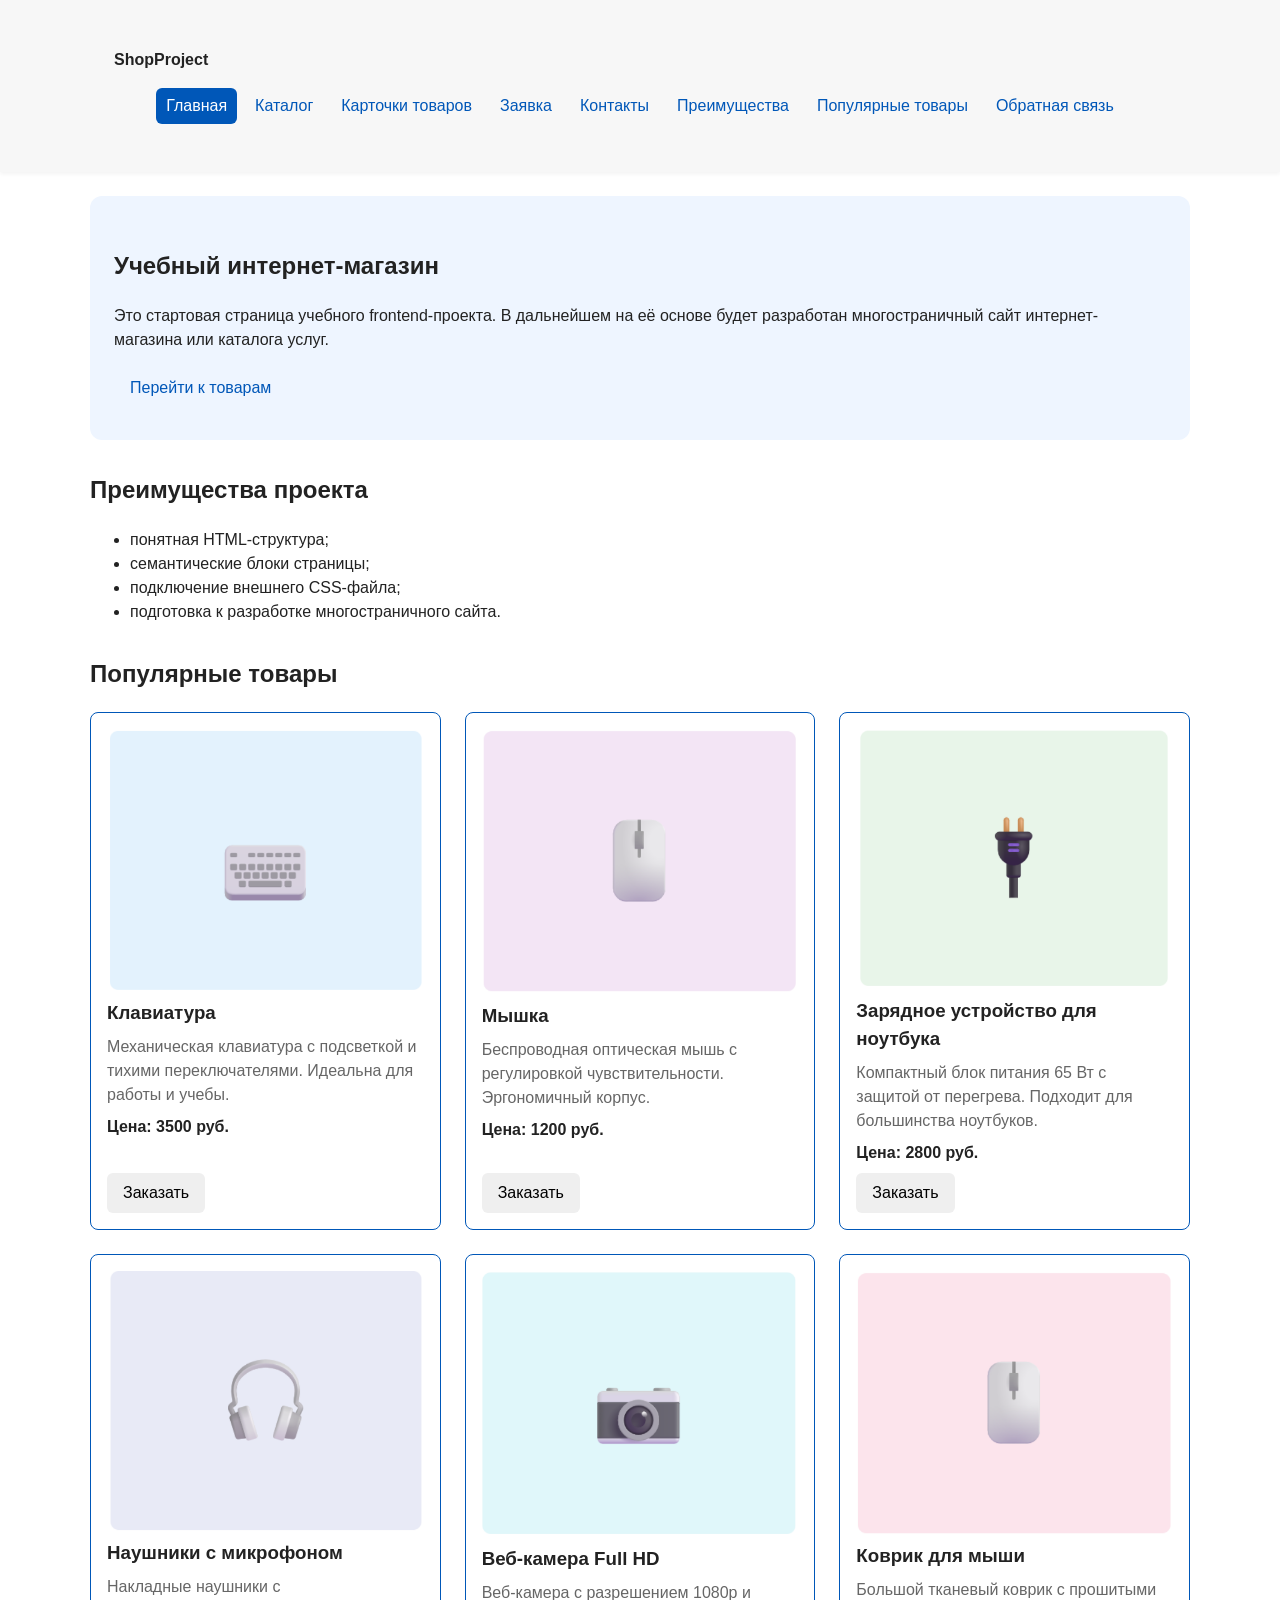
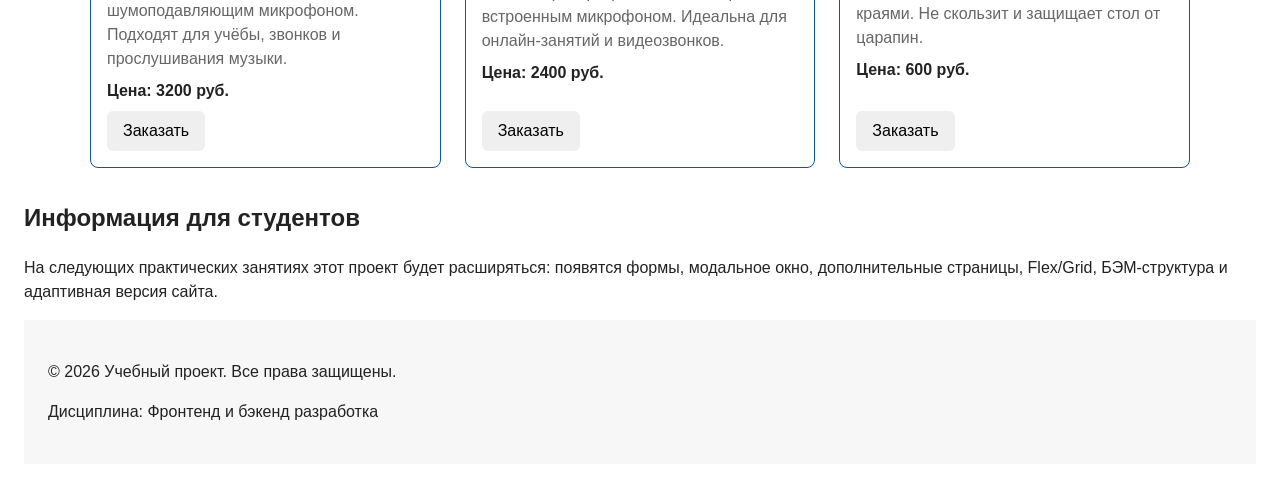
==== index.html @ 87cd7b10 "Создана стуктура проекта" ====
<!DOCTYPE html>
<html lang = "ru">
<head>
    <meta charset = "UTF-8">
    <meta name="viewport" content="width=device-width, initial-scale=1.0">
    <meta property="og:type" content="website">
    <meta property="og:title" content="Учебный интернет-магазин">
    <meta property="og:description" content="Учебный frontend-проект интернет-магазина.">
    <meta property="og:image" content="https://amosovakate.github.io/kr1-html-css-shop/images/preview.png">
    <title>Учебный интернет-магазин</title> 
    <link rel="stylesheet" href="css/style.css">
    <script src="js/main.js" defer></script>
</head>
<body>
    <header class="site-header">
        <div class="site-header__inner">
            <a class="site-header__logo" href="index.html">ShopProject</a>

            <nav class="site-nav" aria-label="Основная навигация">
                <ul class="site-nav__list">
                <li class="site-nav__item">
                    <a class="site-nav__link site-nav__link--active" href="index.html">Главная</a>
                </li>
                <li class="site-nav__item">
                    <a class="site-nav__link" href="catalog.html">Каталог</a>
                </li>
                <li class="site-nav__item">
                    <a class="site-nav__link" href="product.html">Карточки товаров</a>   
                </li>
                <li class="site-nav__item">
                    <a class="site-nav__link" href="order.html">Заявка</a> 
                </li> 
                <li class="site-nav__item">
                    <a class="site-nav__link" href="contacts.html">Контакты</a>
                </li>
                <li class="site-nav__item">
                    <a class="site-nav__link" href="index.html#advantages">Преимущества</a>
                </li>
                <li class="site-nav__item">
                    <a class="site-nav__link" href="index.html#popular">Популярные товары</a>
                </li>
                <li class="site-nav__item">
                    <a class="site-nav__link" href="index.html#contacts">Обратная связь</a>
                </li>
                </ul>
            </nav>
        </div>
    </header>

    <dialog class="order-dialog" id="order-dialog" aria-labelledby="order-dialog-title">
        <h2 class="order-dialog__title" id="order-dialog-title">Оформление заявки</h2>

        <form class="order-form" id="order-form" action="#" method="post" novalidate>
        <input id="selected-product" name="selected-product" type="hidden">

        <div class="order-form__field">
            <label class="order-form__label" for="order-name">Имя</label>
            <input
            class="order-form__input"
            id="order-name"
            name="name"
            type="text"
            placeholder="Введите ваше имя"
            minlength="2"
            autocomplete="given-name"
            required
            >
        </div>

        <div class="order-form__field">
            <label class="order-form__label" for="order-email">E-mail</label>
            <input
            class="order-form__input"
            id="order-email"
            name="email"
            type="email"
            placeholder="example@mail.ru"
            autocomplete="email"
            required
            >
        </div>

        <div class="order-form__field">
            <label class="order-form__label" for="order-phone">Телефон</label>
            <input
            class="order-form__input"
            id="order-phone"
            name="phone"
            type="tel"
            inputmode="tel"
            placeholder="+7 (900) 000-00-00"
            pattern="^\+7 \(\d{3}\) \d{3}-\d{2}-\d{2}$"
            required
            >
            <small class="order-form__hint">Формат: +7 (900) 000-00-00</small>
        </div>

        <div class="order-form__field">
            <label class="order-form__label" for="order-date">Дата связи</label>
            <input
            class="order-form__input"
            id="order-date"
            name="date"
            type="date"
            >
        </div>

        <div class="order-form__field">
            <label class="order-form__label" for="order-topic">Тема заявки</label>
            <select class="order-form__select" id="order-topic" name="topic" required>
            <option value="">Выберите тему</option>
            <option value="product">Заказ товара</option>
            <option value="consultation">Консультация</option>
            <option value="delivery">Доставка</option>
            </select>
        </div>

        <div class="order-form__field">
            <label class="order-form__label" for="order-comment">Комментарий</label>
            <textarea
            class="order-form__textarea"
            id="order-comment"
            name="comment"
            rows="4"
            placeholder="Укажите дополнительную информацию"
            ></textarea>
        </div>

        <div class="order-form__field order-form__field--checkbox">
            <label class="order-form__label">
            <input
                class="order-form__checkbox"
                id="order-agreement"
                name="agreement"
                type="checkbox"
                required
            >
            Я согласен на обработку данных
            </label>
        </div>


        <div class="order-form__actions">
            <button class="button button--primary" type="submit">
            Отправить заявку

        <button class="button button--secondary" type="button" id="close-order-dialog">
        Закрыть
        </button>
        </div>
        </form>
    </dialog>

    <p class="success-message" id="success-message" hidden>
    Форма успешно отправлена!
    </p>


    <main>
        <!-- Основное содержимое страницы -->
        <section class="hero">
            <h1>Учебный интернет-магазин</h1>
            <p>
                Это стартовая страница учебного frontend-проекта.
                В дальнейшем на её основе будет разработан многостраничный сайт
                интернет-магазина или каталога услуг.
            </p>
            <a class="button" href="#popular">Перейти к товарам</a>
        </section>

        <section class="section" id="advantages">
            <h2>Преимущества проекта</h2>

            <ul class="advantages-list">
                <li>понятная HTML-структура;</li>
                <li>семантические блоки страницы;</li>
                <li>подключение внешнего CSS-файла;</li>
                <li>подготовка к разработке многостраничного сайта.</li>
            </ul>

        </section>
    <section class="section" id="popular">
    <h2>Популярные товары</h2>

    <div class="products-grid">
        
        <!-- Товар 1: Клавиатура -->
        <article class="product-card product-card--featured">
        <div class="product-card__image-wrapper" style="background-color: #e3f2fd;">
            <img src="images/pic1.png" alt="Клавиатура" class="product-card__image">
        </div>
        <h3 class="product-card__title">Клавиатура</h3>
        <p class="product-card__description">Механическая клавиатура с подсветкой и тихими переключателями. Идеальна для работы и учебы.</p>
        <p class="product-card__price">Цена: 3500 руб.</p>
        <button class="button product-card__button" type="button" data-product="Клавиатура">
            Заказать
        </button>
        </article>

        <!-- Товар 2: Мышка -->
        <article class="product-card product-card--featured">
        <div class="product-card__image-wrapper" style="background-color: #f3e5f5;">
            <img src="images/pic2.png" alt="Мышка" class="product-card__image">
        </div>
        <h3 class="product-card__title">Мышка</h3>
        <p class="product-card__description">Беспроводная оптическая мышь с регулировкой чувствительности. Эргономичный корпус.</p>
        <p class="product-card__price">Цена: 1200 руб.</p>
        <button class="button product-card__button" type="button" data-product="Мышка">
            Заказать
        </button>
        </article>

        <!-- Товар 3: Зарядное устройство -->
        <article class="product-card product-card--featured">
        <div class="product-card__image-wrapper" style="background-color: #e8f5e9;">
            <img src="images/pic3.png" alt="Зарядное устройство" class="product-card__image">
        </div>
        <h3 class="product-card__title">Зарядное устройство для ноутбука</h3>
        <p class="product-card__description">Компактный блок питания 65 Вт с защитой от перегрева. Подходит для большинства ноутбуков.</p>
        <p class="product-card__price">Цена: 2800 руб.</p>
        <button class="button product-card__button" type="button" data-product="Зарядное устройство">
            Заказать
        </button>
        </article>

        <!-- Товар 4: Наушники -->
        <article class="product-card product-card--featured">
        <div class="product-card__image-wrapper" style="background-color: #e8eaf6;">
            <img src="images/pic4.png" alt="Наушники" class="product-card__image">
        </div>
        <h3 class="product-card__title">Наушники с микрофоном</h3>
        <p class="product-card__description">Накладные наушники с шумоподавляющим микрофоном. Подходят для учёбы, звонков и прослушивания музыки.</p>
        <p class="product-card__price">Цена: 3200 руб.</p>
        <button class="button product-card__button" type="button" data-product="Наушники">
            Заказать
        </button>
        </article>

        <!-- Товар 5: Веб-камера -->
        <article class="product-card product-card--featured">
        <div class="product-card__image-wrapper" style="background-color: #e0f7fa;">
            <img src="images/pic5.png" alt="Веб-камера" class="product-card__image">
        </div>
        <h3 class="product-card__title">Веб-камера Full HD</h3>
        <p class="product-card__description">Веб-камера с разрешением 1080p и встроенным микрофоном. Идеальна для онлайн-занятий и видеозвонков.</p>
        <p class="product-card__price">Цена: 2400 руб.</p>
        <button class="button product-card__button" type="button" data-product="Веб-камера">
            Заказать
        </button>
        </article>

        <!-- Товар 6: Коврик для мыши -->
        <article class="product-card product-card--featured">
        <div class="product-card__image-wrapper" style="background-color: #fce4ec;">
            <img src="images/pic6.png" alt="Коврик для мыши" class="product-card__image">
        </div>
        <h3 class="product-card__title">Коврик для мыши</h3>
        <p class="product-card__description">Большой тканевый коврик с прошитыми краями. Не скользит и защищает стол от царапин.</p>
        <p class="product-card__price">Цена: 600 руб.</p>
        <button class="button product-card__button" type="button" data-product="Коврик для мыши">
            Заказать
        </button>
        </article>

    </div>
    </section>



        <aside class="aside-info">
            <h2>Информация для студентов</h2>
            <p>
                На следующих практических занятиях этот проект будет расширяться:
                появятся формы, модальное окно, дополнительные страницы, Flex/Grid,
                БЭМ-структура и адаптивная версия сайта.
            </p>
        </aside>

        <footer id="contacts">
            <p>&copy; 2026 Учебный проект. Все права защищены.</p>
            <p>Дисциплина: Фронтенд и бэкенд разработка</p>
        </footer>

    </main>

    <button class="scroll-top" type="button" aria-label="Наверх">↑</button>
    <script src="js/scroll-top.js"></script>
</body>
</html>
---- css/style.css ----
/* ===============================
   1. Переменные проекта
   =============================== */
   
   :root {
  /* Основные цвета проекта */
  --color-bg: #ffffff;
  --color-text: #222222;
  --color-muted: #666666;
  --color-primary: #0057b8;
  --color-primary-dark: #003f86;
  --color-border: #dddddd;
  --color-surface: #f7f7f7;
  --color-surface-accent: #eef5ff;
  --color-danger: #b00020;
  --color-success: #168a2f;
  --color-success-bg: #eefaf0;
  --color-white: #ffffff;

  /* Отступы */
  --space-xs: 4px;
  --space-sm: 8px;
  --space-md: 16px;
  --space-lg: 24px;
  --space-xl: 32px;

  /* Скругления */
  --radius-sm: 6px;
  --radius-md: 8px;
  --radius-lg: 12px;

  /* Размеры */
  --container-width: 1100px;

}
 

/* ===============================
   2. Базовые стили
   =============================== */

* {
  box-sizing: border-box;
}

body {
  margin: 0;
  font-family: Arial, sans-serif;
  line-height: 1.5;
  color: var(--color-text);
  background-color: var(--color-bg);
}


header,
main,
footer {
  padding: var(--space-lg);
}


header {
  background-color: var(--color-surface);
  position: sticky;
  top: 0;
  z-index: 100;
}

footer {
  background-color: var(--color-surface);
}


   
/* ===============================
   3. Общие элементы интерфейса
   =============================== */


   a {
  color: var(--color-primary);
}

a:hover {
  color: var(--color-primary-dark);
}

a:focus-visible {
  outline: 2px solid var(--color-primary);
  outline-offset: 3px;
}


.site-header {
  background-color: var(--color-surface);
}

.site-header__inner {
  max-width: var(--container-width);
  margin: 0 auto;
  padding: var(--space-lg);
}

.site-header__logo {
  font-weight: 700;
  color: var(--color-text);
  text-decoration: none;
}

.site-nav__list {
  display: flex;
  flex-wrap: nowrap;       /* Добавьте это, чтобы меню не переносилось */
  justify-content: center;
  align-items: center;
  gap: 8px;                /* Было var(--space-md) = 16px. Ставим 8px или даже 4px */
  padding: 0;
  margin: var(--space-md) 0 0;
  list-style: none;
}

.site-nav__link {
  display: inline-block;
  padding: 6px 10px;       /* Было var(--space-sm) var(--space-md) = 8px 16px. Уменьшаем до 6px 10px */
  color: var(--color-primary);
  text-decoration: none;
  border-radius: var(--radius-sm);
  white-space: nowrap;     /* Чтобы текст не переносился внутри кнопки */
}

.site-nav__link:hover {
  color: var(--color-white);
  background-color: var(--color-primary);
}

.site-nav__link:focus-visible {
  outline: 2px solid var(--color-primary);
  outline-offset: 3px;
}

.site-nav__link--active {
  color: var(--color-white);
  background-color: var(--color-primary);
}


/*
  Hero-блок — первый крупный блок страницы.
  Он визуально отделяется от остальных разделов фоном и отступами.
*/
/* ===============================
   4. Компоненты страницы
   =============================== */

.hero {
  max-width: var(--container-width);
  margin: 0 auto var(--space-xl);
  padding: var(--space-xl) var(--space-lg);
  background-color: var(--color-surface-accent);
  border-radius: var(--radius-lg);
}

.section {
  max-width: var(--container-width);
  margin: 0 auto var(--space-xl);
}

.section h2 {
  margin-top: 0;
}



/*
  Карточка товара — самостоятельный блок.
  На следующих занятиях карточки будут доработаны и выстроены в сетку.
*/
.product-card {
  display: flex;
  flex-direction: column;
  gap: var(--space-sm);
  padding: var(--space-md);
  border: 1px solid var(--color-border);
  border-radius: var(--radius-md);
  background-color: var(--color-bg);
}

.product-card:hover {
  border-color: var(--color-primary);
}

.product-card--featured {
  border-color: var(--color-primary);
}

.product-card--discount {
  border-color: var(--color-danger);
}

.product-card__title {
  margin: 0;
  color: var(--color-text);
}

.product-card__description {
  margin: 0;
  color: var(--color-muted);
}

.product-card__price {
  margin: 0;
  font-weight: 700;
}

.product-card--discount .product-card__price {
  color: var(--color-danger);
}

.product-card__button {
  margin-top: auto;
  align-self: flex-start;
}


/* ===============================
   5. Кнопка действия
   =============================== */
.button {
  display: inline-block;
  padding: var(--space-sm) var(--space-md);
  border: none;
  border-radius: var(--radius-sm);
  font: inherit;
  text-decoration: none;
  cursor: pointer;
}

.button--primary {
  color: var(--color-white);
  background-color: var(--color-primary);
}

.button--primary:hover {
  background-color: var(--color-primary-dark);
}

.button--secondary {
  color: var(--color-primary);
  background-color: transparent;
  border: 1px solid var(--color-primary);
}

.button--secondary:hover {
  color: var(--color-white);
  background-color: var(--color-primary);
}

.button:focus-visible {
  outline: 2px solid var(--color-primary);
  outline-offset: 3px;
}

.button:disabled,
.button--disabled {
  opacity: 0.6;
  cursor: not-allowed;
}




/* ===============================
   6. Форма и модальное окно
   =============================== */

.order-dialog {
  width: min(100% - 32px, 560px);
  padding: var(--space-lg);
  border: none;
  border-radius: var(--radius-lg);
}

.order-dialog::backdrop {
  background-color: rgba(0, 0, 0, 0.5);
}

.order-dialog__title {
  margin-top: 0;
}


.order-form__field {
  margin-bottom: var(--space-md);
}

.order-form__label {
  display: block;
  margin-bottom: var(--space-xs);
}

.order-form__input,
.order-form__select,
.order-form__textarea {
  width: 100%;
  padding: 10px 12px;
  border: 1px solid var(--color-border);
  border-radius: var(--radius-sm);
  font: inherit;
}

.order-form__input:hover,
.order-form__select:hover,
.order-form__textarea:hover {
  border-color: var(--color-primary);
}

.order-form__input:focus-visible,
.order-form__select:focus-visible,
.order-form__textarea:focus-visible {
  outline: 2px solid var(--color-primary);
  outline-offset: 3px;
}

.order-form__checkbox {
  width: auto;
}

.order-form__hint {
  display: block;
  margin-top: var(--space-xs);
  color: var(--color-muted);
}

.order-form__actions {
  display: flex;
  gap: var(--space-md);
  margin-top: var(--space-lg);
}

[aria-invalid="true"] {
  border-color: var(--color-danger);
}

.success-message {
  max-width: var(--container-width);
  margin: var(--space-lg) auto;
  padding: var(--space-md);
  border-left: 4px solid var(--color-success);
  background-color: var(--color-success-bg);
}

/* ===============================
   7. Хлебные крошки
   =============================== */

.breadcrumbs {
  max-width: var(--container-width);
  margin: 0 auto var(--space-md);
  font-size: 14px;
  color: var(--color-muted);
}

.breadcrumbs__link {
  color: var(--color-primary);
}

.breadcrumbs__current::before {
  content: " / ";
  color: var(--color-muted);
}


/* ===============================
   8. Плавная навигация
   =============================== */

html {
  scroll-behavior: smooth;
}


/* Оставляем ваше правило как есть */
:target {
  outline: 2px dashed var(--color-primary);
  outline-offset: 4px;
}

/* Добавляем новое правило для отступа при прокрутке */
section[id],
div[id],
:target {
  scroll-margin-top: 200px;
}

.products-grid {
  display: grid;
  grid-template-columns: repeat(3, 1fr);
  gap: var(--space-lg);
}


.catalog-layout {
  max-width: var(--container-width);
  margin: 0 auto var(--space-xl);
  display: grid;
  grid-template-columns: 260px 1fr;
  grid-template-areas: "filters products";
  gap: var(--space-lg);
}

.catalog-filters {
  grid-area: filters;
  padding: var(--space-md);
  border: 1px solid var(--color-border);
  border-radius: var(--radius-md);
  background-color: var(--color-surface);
}

.catalog-products {
  grid-area: products;
}


.filters-form {
  display: grid;
  gap: var(--space-md);
}

.filters-form fieldset {
  margin: 0;
  padding: var(--space-md);
  border: 1px solid var(--color-border);
  border-radius: var(--radius-sm);
}

.filters-form legend {
  font-weight: 700;
}

.filters-form label {
  display: block;
  margin-bottom: var(--space-sm);
}

.filters-form input[type="number"] {
  width: 100%;
  padding: 8px 10px;
  border: 1px solid var(--color-border);
  border-radius: var(--radius-sm);
  font: inherit;
}
/* ===============================
   9. Кнопка «Наверх»
   =============================== */

.scroll-top {
  position: fixed;
  right: var(--space-lg);
  bottom: var(--space-lg);
  z-index: 100;
  width: 48px;
  height: 48px;
  font-size: 24px;
  line-height: 1;
  color: var(--color-white);
  background-color: var(--color-primary);
  border: none;
  border-radius: 50%;
  cursor: pointer;

  /* по умолчанию скрыта */
  opacity: 0;
  visibility: hidden;
  transition: opacity 0.3s, visibility 0.3s, background-color 0.2s;
}

.scroll-top--visible {
  opacity: 1;
  visibility: visible;
}

.scroll-top:hover {
  background-color: var(--color-primary-dark);
}

.scroll-top:focus-visible {
  outline: 2px solid var(--color-primary);
  outline-offset: 3px;
}

/* ===============================
   Стили для страницы каталога
   =============================== */

.container {
  max-width: var(--container-width);
  margin: 0 auto;
  padding: var(--space-lg);
}

.page-title {
  font-size: 32px;
  margin-top: var(--space-md);
  margin-bottom: var(--space-xs);
}

.page-subtitle {
  color: var(--color-muted);
  margin-bottom: var(--space-xl);
}

/* --- Карточка товара (горизонтальная) --- */
.product-list {
  display: flex;
  flex-direction: column;
  gap: var(--space-lg);
  margin-bottom: var(--space-xl);
}

.product-row {
  display: grid;
  grid-template-columns: 300px 1fr; /* Картинка 300px, остальное текст */
  gap: var(--space-xl);
  padding: var(--space-lg);
  border: 1px solid var(--color-border);
  border-radius: var(--radius-lg);
  background-color: var(--color-bg);
  align-items: center;
}

.product-row__image-wrapper {
  width: 100%;
}

.product-row__image {
  width: 100%;
  height: 250px;
  border-radius: var(--radius-md);
  display: flex;
  justify-content: center;
  align-items: center;
  font-size: 80px; /* Для эмодзи-заглушки */
}

/* Цвета фонов для картинок (как на макете) */
.product-row__image--lamp { background-color: #e3f2fd; }
.product-row__image--notebook { background-color: #f3e5f5; }
.product-row__image--backpack { background-color: #e8f5e9; }

.product-row__content {
  display: flex;
  flex-direction: column;
  height: 100%;
}

.product-row__category {
  font-size: 14px;
  color: var(--color-muted);
  margin-bottom: var(--space-xs);
}

.product-row__title {
  font-size: 24px;
  margin: 0 0 var(--space-sm) 0;
}

.product-row__desc {
  color: var(--color-text);
  margin-bottom: var(--space-lg);
}

.product-row__footer {
  margin-top: auto; /* Прижимает цену и кнопку к низу */
  display: flex;
  flex-direction: column;
  align-items: flex-start;
  gap: var(--space-sm);
}

.product-row__price {
  font-weight: 700;
  font-size: 18px;
  margin: 0;
}

.product-card__image {
  max-width: 100%;      
  max-height: 100%;     
  width: auto;         /* Сохраняем пропорции */
  height: auto;        /* Сохраняем пропорции */
  object-fit: contain; /* Картинка вписывается, не обрезаясь */
  display: block;      /* Убираем лишние отступы снизу */
}

/* --- Таблица сравнения --- */
.comparison-section {
  margin-bottom: var(--space-xl);
}

.comparison-section h2 {
  margin-bottom: var(--space-xs);
}

.comparison-section h3 {
  font-size: 16px;
  font-weight: normal;
  margin-bottom: var(--space-md);
}

.table-wrapper {
  overflow-x: auto; /* Чтобы таблица не ломала верстку на телефонах */
}

.comparison-table {
  width: 100%;
  border-collapse: collapse;
  font-size: 15px;
}

.comparison-table th,
.comparison-table td {
  padding: 12px 16px;
  text-align: left;
  border: 1px solid var(--color-border);
}

.comparison-table th {
  background-color: var(--color-surface);
  font-weight: 700;
}

.comparison-table tr:nth-child(even) {
  background-color: #fafafa;
}

/* --- Блок "Нужна помощь" --- */
.help-banner {
  padding: var(--space-lg);
  background-color: var(--color-surface);
  border-left: 4px solid var(--color-primary);
  margin-bottom: var(--space-xl);
}

.help-banner h3 {
  margin-top: 0;
  margin-bottom: var(--space-sm);
}

.help-banner p {
  margin-bottom: var(--space-sm);
}

.help-banner__link {
  color: var(--color-primary);
  text-decoration: underline;
}
.help-banner__link:hover {
  color: var(--color-primary-dark);
}



/* ===============================
   Стили для страницы Заявки
   =============================== */

/* Контейнер для центрирования контента */
.container {
  max-width: var(--container-width);
  margin: 0 auto;
  padding: var(--space-lg);
}

/* Ограничиваем ширину формы, чтобы она не растягивалась на весь экран */
.order-form {
  max-width: 600px; /* Форма будет шириной 600px, как на скриншоте */
  padding: var(--space-xl);
  border: 1px solid var(--color-border);
  border-radius: var(--radius-lg);
  background-color: var(--color-bg);
  margin-top: var(--space-lg);
}

/* Стили для чекбокса (чтобы он был в одну строку с текстом) */
.order-form__checkbox-label {
  display: flex;
  align-items: center;
  gap: var(--space-sm);
  cursor: pointer;
  font-size: 15px;
}

.order-form__checkbox {
  width: auto; /* Сбрасываем width: 100% из общего стиля */
  margin: 0;
}

/* Небольшая корректировка для полей ввода даты */
.order-form__input[type="date"] {
  color: var(--color-text);
  font-family: inherit;
}

/* 
  ВАЖНО: Исправляем наложение шапки (баг со скриншота).
  Если у вас header имеет position: sticky, 
  добавьте это правило, чтобы контент не заезжал под него.
*/
header {
  position: sticky;
  top: 0;
  z-index: 1000; /* Шапка должна быть поверх всего */
  background-color: var(--color-surface); /* Фон, чтобы форма не просвечивала */
  box-shadow: 0 2px 4px rgba(0,0,0,0.05); /* Легкая тень для отделения */
}

/* Отступ для main, чтобы контент не прилипал к шапке */
main {
  padding-top: var(--space-lg);
}
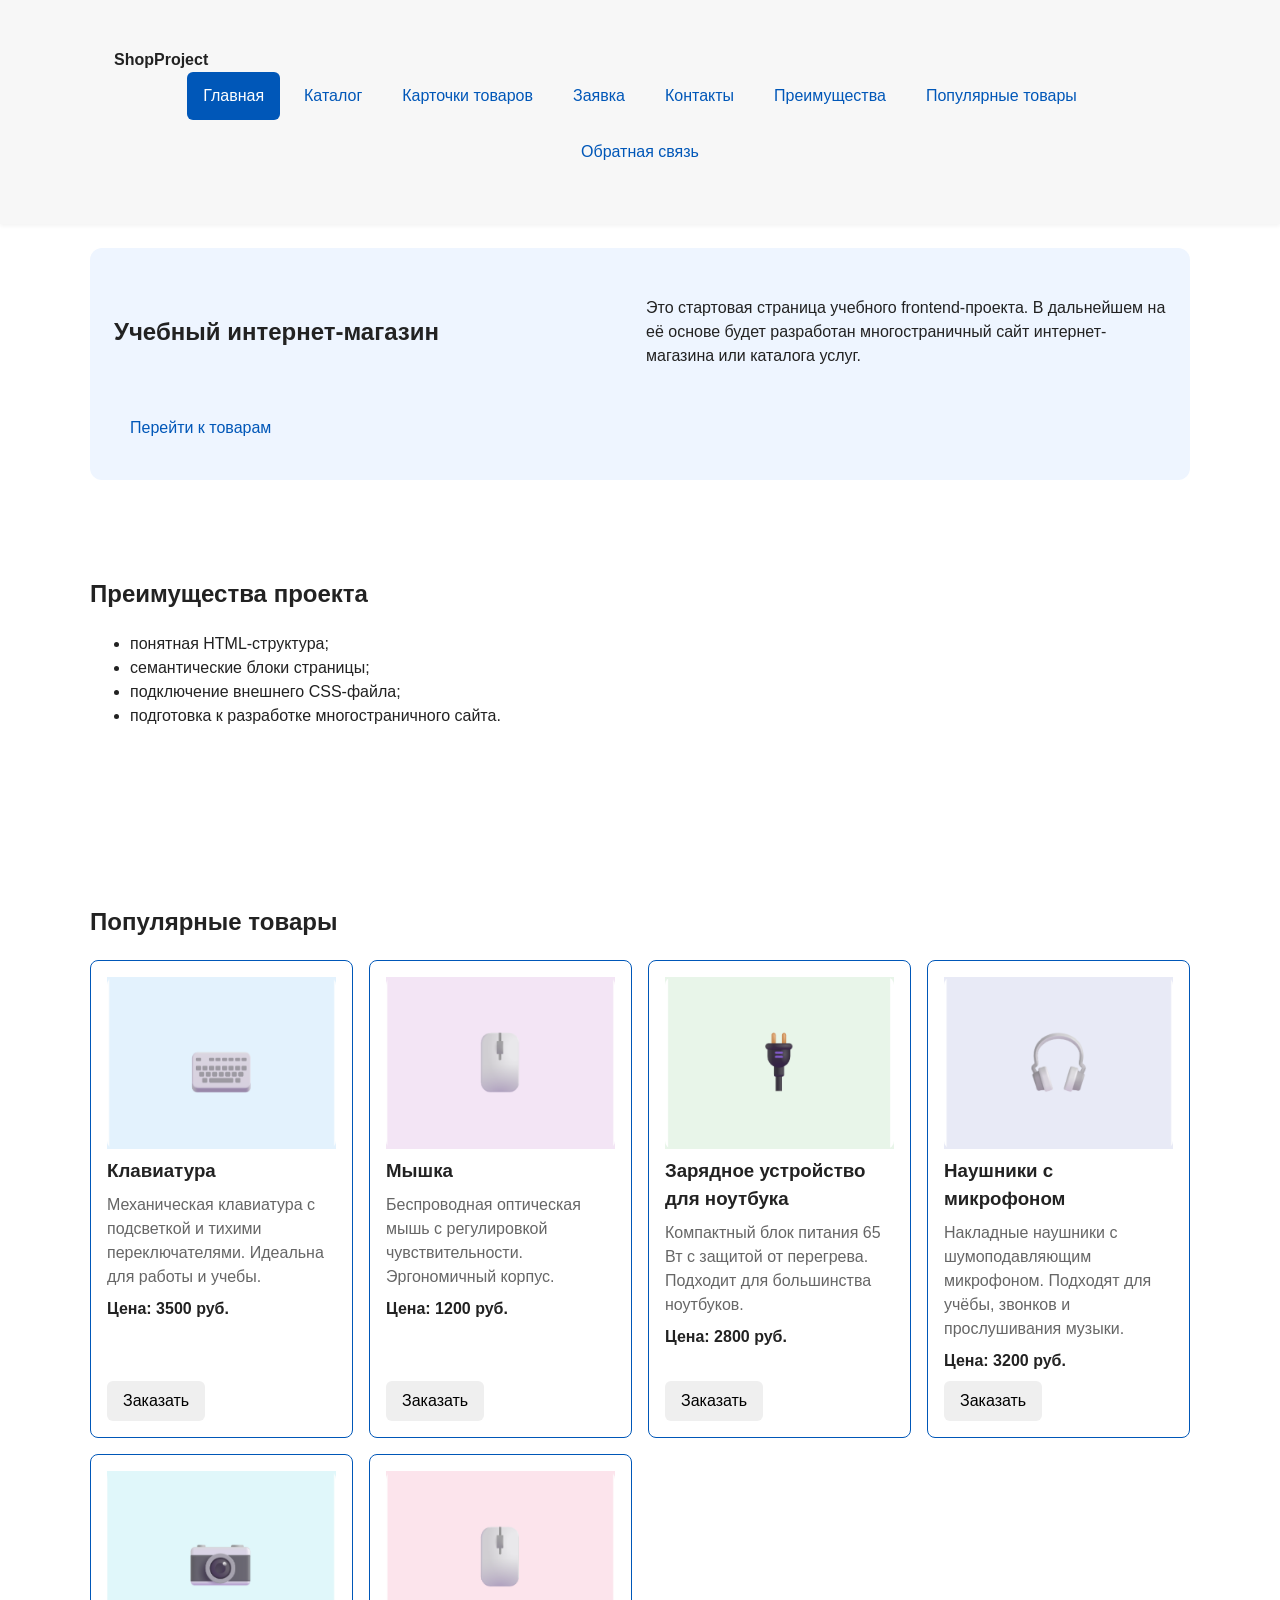
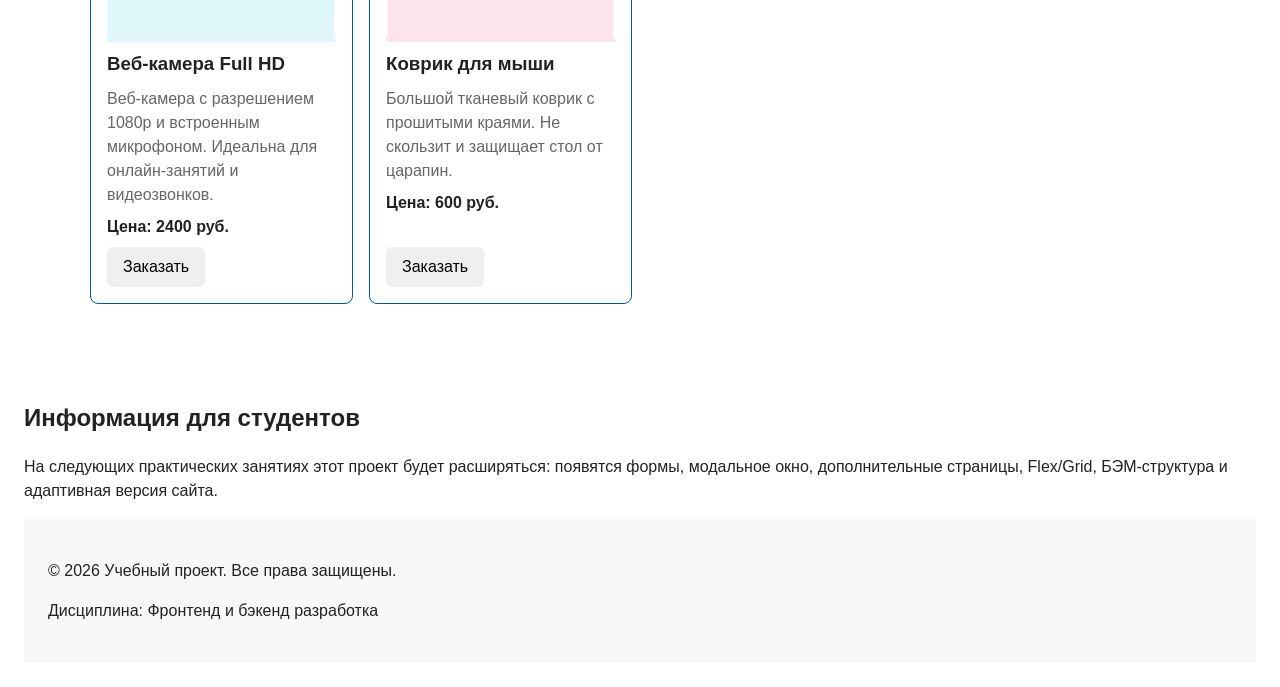
==== commit 4279c3a3: "Практика 12" ====
--- a/index.html
+++ b/index.html
@@ -9,6 +9,7 @@
     <meta property="og:image" content="https://amosovakate.github.io/kr1-html-css-shop/images/preview.png">
     <title>Учебный интернет-магазин</title> 
     <link rel="stylesheet" href="css/style.css">
+    <link rel="stylesheet" href="css/responsive.css">
     <script src="js/main.js" defer></script>
 </head>
 <body>
--- a/css/responsive.css
+++ b/css/responsive.css
@@ -0,0 +1,214 @@
+/*
+  Адаптивные стили для контрольной работы №3.
+  Подход: Mobile First.
+  Базовые стили рассчитаны на мобильный экран.
+  Расширения добавляются через min-width медиазапросы.
+*/
+
+*,
+*::before,
+*::after {
+  box-sizing: border-box;
+}
+
+html {
+  scroll-behavior: smooth;
+}
+
+img,
+video {
+  max-width: 100%;
+  height: auto;
+}
+
+body {
+  overflow-x: hidden;
+}
+
+.container,
+.main,
+.section {
+  width: min(100% - 32px, 1200px);
+  margin-inline: auto;
+}
+
+.section {
+  padding-block: clamp(24px, 5vw, 64px);
+}
+
+.site-nav__list {
+  display: flex;
+  flex-direction: column;
+  gap: var(--space-sm, 8px);
+  padding: 0;
+  margin: 0;
+  list-style: none;
+}
+
+.site-nav__link {
+  display: block;
+  padding: 12px 16px;
+}
+
+@media (min-width: 768px) {
+  .site-nav__list {
+    flex-direction: row;
+    flex-wrap: wrap;
+    align-items: center;
+  }
+}
+
+.site-header {
+  position: sticky;
+  top: 0;
+  z-index: 100;
+}
+
+.hero {
+  display: grid;
+  gap: var(--space-lg, 24px);
+  align-items: center;
+}
+
+.hero__content {
+  display: grid;
+  gap: var(--space-md, 16px);
+}
+
+.hero__title {
+  font-size: clamp(28px, 7vw, 56px);
+  line-height: 1.1;
+}
+
+.hero__image {
+  width: 100%;
+  max-width: 520px;
+  margin-inline: auto;
+}
+
+@media (min-width: 900px) {
+  .hero {
+    grid-template-columns: minmax(0, 1fr) minmax(320px, 520px);
+  }
+}
+
+.products-grid {
+  display: grid;
+  grid-template-columns: 1fr;
+  gap: var(--space-md, 16px);
+}
+
+.product-card {
+  min-width: 0;
+}
+
+.product-card__title,
+.product-card__description {
+  overflow-wrap: anywhere;
+}
+
+@media (min-width: 640px) {
+  .products-grid {
+    grid-template-columns: repeat(2, minmax(0, 1fr));
+  }
+}
+
+@media (min-width: 1024px) {
+  .products-grid {
+    grid-template-columns: repeat(3, minmax(0, 1fr));
+  }
+}
+
+@media (min-width: 1280px) {
+  .products-grid {
+    grid-template-columns: repeat(4, minmax(0, 1fr));
+  }
+}
+
+.catalog-layout {
+  display: grid;
+  gap: var(--space-lg, 24px);
+}
+
+.catalog-filters {
+  order: -1;
+}
+
+@media (min-width: 1024px) {
+  .catalog-layout {
+    grid-template-columns: 280px minmax(0, 1fr);
+    align-items: start;
+  }
+
+  .catalog-filters {
+    position: sticky;
+    top: 88px;
+    order: initial;
+  }
+}
+
+.product-card__image {
+  display: block;
+  width: 100%;
+  aspect-ratio: 4 / 3;
+  object-fit: cover;
+  border-radius: var(--radius-md, 8px);
+}
+
+.order-form {
+  display: grid;
+  gap: var(--space-md, 16px);
+}
+
+.order-form__group {
+  display: grid;
+  gap: var(--space-xs, 8px);
+}
+
+.order-form__input,
+.order-form__textarea,
+.order-form__select {
+  width: 100%;
+  min-height: 44px;
+  padding: 10px 12px;
+  font: inherit;
+}
+
+.order-form__textarea {
+  min-height: 120px;
+  resize: vertical;
+}
+
+@media (min-width: 768px) {
+  .order-form {
+    grid-template-columns: repeat(2, minmax(0, 1fr));
+  }
+
+  .order-form__group--wide {
+    grid-column: 1 / -1;
+  }
+}
+
+.order-dialog {
+  width: min(100% - 32px, 560px);
+  max-height: calc(100vh - 32px);
+  overflow: auto;
+}
+
+.order-dialog::backdrop {
+  background: rgb(0 0 0 / 0.5);
+}
+
+.back-to-top {
+  position: fixed;
+  right: 16px;
+  bottom: 16px;
+  z-index: 90;
+}
+
+@media (min-width: 768px) {
+  .back-to-top {
+    right: 32px;
+    bottom: 32px;
+  }
+}
